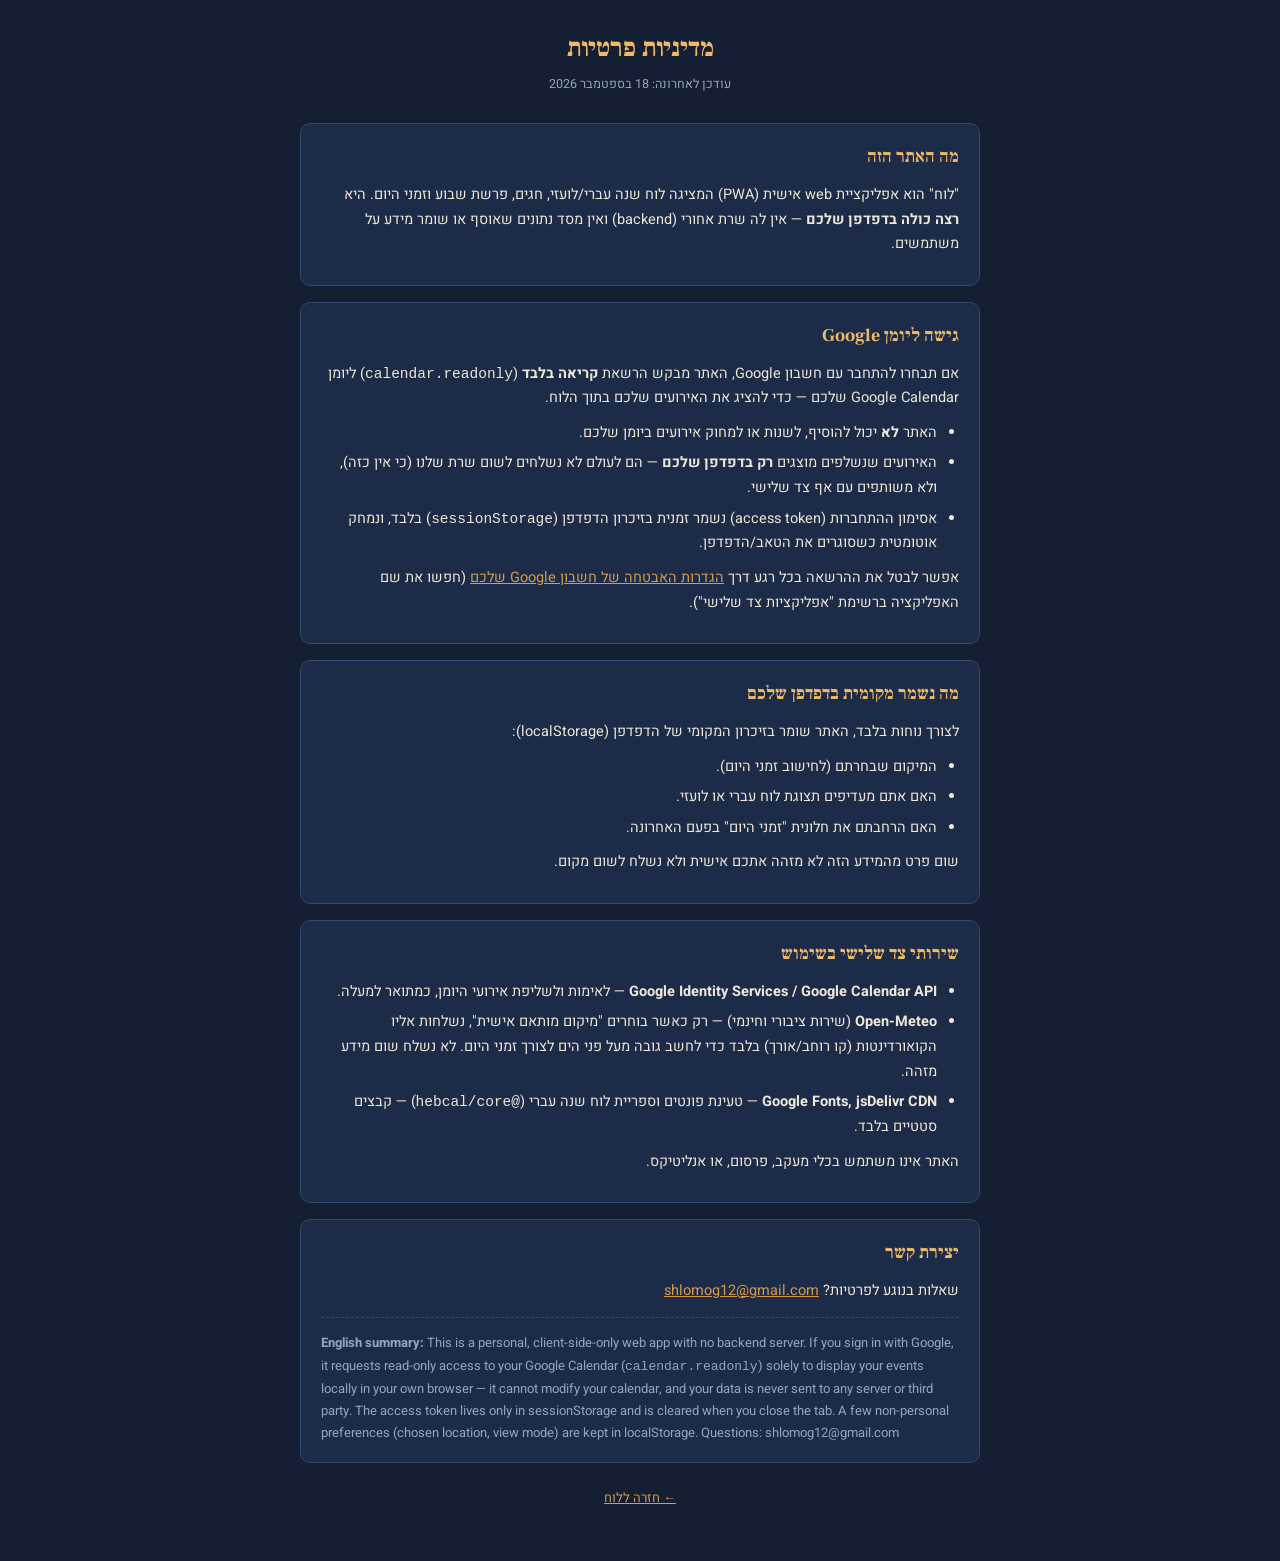
==== privacy.html @ 5bd5e758 "Add privacy policy page Needed to publish the Google OAuth consent screen (calendar.readonly is a se" ====
<!DOCTYPE html>
<html lang="he" dir="rtl">
<head>
<meta charset="UTF-8">
<meta name="viewport" content="width=device-width, initial-scale=1.0">
<title>מדיניות פרטיות · לוח</title>
<link rel="icon" href="icon.svg" type="image/svg+xml">
<link rel="preconnect" href="https://fonts.googleapis.com">
<link href="https://fonts.googleapis.com/css2?family=Frank+Ruhl+Libre:wght@700;900&family=Heebo:wght@300;400;500;700&display=swap" rel="stylesheet">
<style>
  :root{
    --bg:#141f33; --panel:#1c2c48; --line:#33476c;
    --amber:#d69a4c; --amber-bright:#f0b968;
    --text:#eee6d6; --text-dim:#93a4c2;
  }
  *{box-sizing:border-box;}
  body{margin:0;background:var(--bg);color:var(--text);font-family:'Heebo',sans-serif;
    padding:16px 10px 50px;line-height:1.7;}
  .wrap{max-width:680px;margin:0 auto;}
  h1{font-family:'Frank Ruhl Libre',serif;color:var(--amber-bright);font-size:26px;text-align:center;margin:10px 0 4px;}
  .updated{text-align:center;color:var(--text-dim);font-size:12.5px;margin-bottom:28px;}
  .card{background:var(--panel);border:1px solid var(--line);border-radius:10px;padding:18px 20px;margin-bottom:16px;}
  h2{font-family:'Frank Ruhl Libre',serif;color:var(--amber-bright);font-size:18px;margin:0 0 10px;}
  p{margin:0 0 10px;font-size:14.5px;}
  ul{margin:0 0 10px;padding-inline-start:22px;font-size:14.5px;}
  li{margin-bottom:6px;}
  a{color:var(--amber);}
  .en{border-top:1px dashed var(--line);margin-top:14px;padding-top:14px;direction:ltr;text-align:left;color:var(--text-dim);font-size:13px;}
  .back{display:block;text-align:center;margin-top:24px;font-size:13px;}
</style>
</head>
<body>
<div class="wrap">
  <h1>מדיניות פרטיות</h1>
  <div class="updated">עודכן לאחרונה: 18 בספטמבר 2026</div>

  <div class="card">
    <h2>מה האתר הזה</h2>
    <p>
      "לוח" הוא אפליקציית web אישית (PWA) המציגה לוח שנה עברי/לועזי, חגים,
      פרשת שבוע וזמני היום. היא <strong>רצה כולה בדפדפן שלכם</strong> — אין לה
      שרת אחורי (backend) ואין מסד נתונים שאוסף או שומר מידע על משתמשים.
    </p>
  </div>

  <div class="card">
    <h2>גישה ליומן Google</h2>
    <p>
      אם תבחרו להתחבר עם חשבון Google, האתר מבקש הרשאת
      <strong>קריאה בלבד</strong> (<code>calendar.readonly</code>) ליומן
      Google Calendar שלכם — כדי להציג את האירועים שלכם בתוך הלוח.
    </p>
    <ul>
      <li>האתר <strong>לא</strong> יכול להוסיף, לשנות או למחוק אירועים ביומן שלכם.</li>
      <li>האירועים שנשלפים מוצגים <strong>רק בדפדפן שלכם</strong> — הם לעולם לא
        נשלחים לשום שרת שלנו (כי אין כזה), ולא משותפים עם אף צד שלישי.</li>
      <li>אסימון ההתחברות (access token) נשמר זמנית בזיכרון הדפדפן
        (<code>sessionStorage</code>) בלבד, ונמחק אוטומטית כשסוגרים את
        הטאב/הדפדפן.</li>
    </ul>
    <p>
      אפשר לבטל את ההרשאה בכל רגע דרך
      <a href="https://myaccount.google.com/permissions" target="_blank" rel="noopener">הגדרות האבטחה של חשבון Google שלכם</a>
      (חפשו את שם האפליקציה ברשימת "אפליקציות צד שלישי").
    </p>
  </div>

  <div class="card">
    <h2>מה נשמר מקומית בדפדפן שלכם</h2>
    <p>לצורך נוחות בלבד, האתר שומר בזיכרון המקומי של הדפדפן (localStorage):</p>
    <ul>
      <li>המיקום שבחרתם (לחישוב זמני היום).</li>
      <li>האם אתם מעדיפים תצוגת לוח עברי או לועזי.</li>
      <li>האם הרחבתם את חלונית "זמני היום" בפעם האחרונה.</li>
    </ul>
    <p>שום פרט מהמידע הזה לא מזהה אתכם אישית ולא נשלח לשום מקום.</p>
  </div>

  <div class="card">
    <h2>שירותי צד שלישי בשימוש</h2>
    <ul>
      <li><strong>Google Identity Services / Google Calendar API</strong> — לאימות ולשליפת אירועי היומן, כמתואר למעלה.</li>
      <li><strong>Open-Meteo</strong> (שירות ציבורי וחינמי) — רק כאשר בוחרים
        "מיקום מותאם אישית", נשלחות אליו הקואורדינטות (קו רוחב/אורך) בלבד
        כדי לחשב גובה מעל פני הים לצורך זמני היום. לא נשלח שום מידע מזהה.</li>
      <li><strong>Google Fonts, jsDelivr CDN</strong> — טעינת פונטים וספריית
        לוח שנה עברי (<code>@hebcal/core</code>) — קבצים סטטיים בלבד.</li>
    </ul>
    <p>האתר אינו משתמש בכלי מעקב, פרסום, או אנליטיקס.</p>
  </div>

  <div class="card">
    <h2>יצירת קשר</h2>
    <p>שאלות בנוגע לפרטיות? <a href="mailto:shlomog12@gmail.com">shlomog12@gmail.com</a></p>

    <div class="en">
      <strong>English summary:</strong> This is a personal, client-side-only
      web app with no backend server. If you sign in with Google, it requests
      read-only access to your Google Calendar (<code>calendar.readonly</code>)
      solely to display your events locally in your own browser — it cannot
      modify your calendar, and your data is never sent to any server or third
      party. The access token lives only in sessionStorage and is cleared when
      you close the tab. A few non-personal preferences (chosen location, view
      mode) are kept in localStorage. Questions: shlomog12@gmail.com
    </div>
  </div>

  <a class="back" href="./index.html">← חזרה ללוח</a>
</div>
</body>
</html>
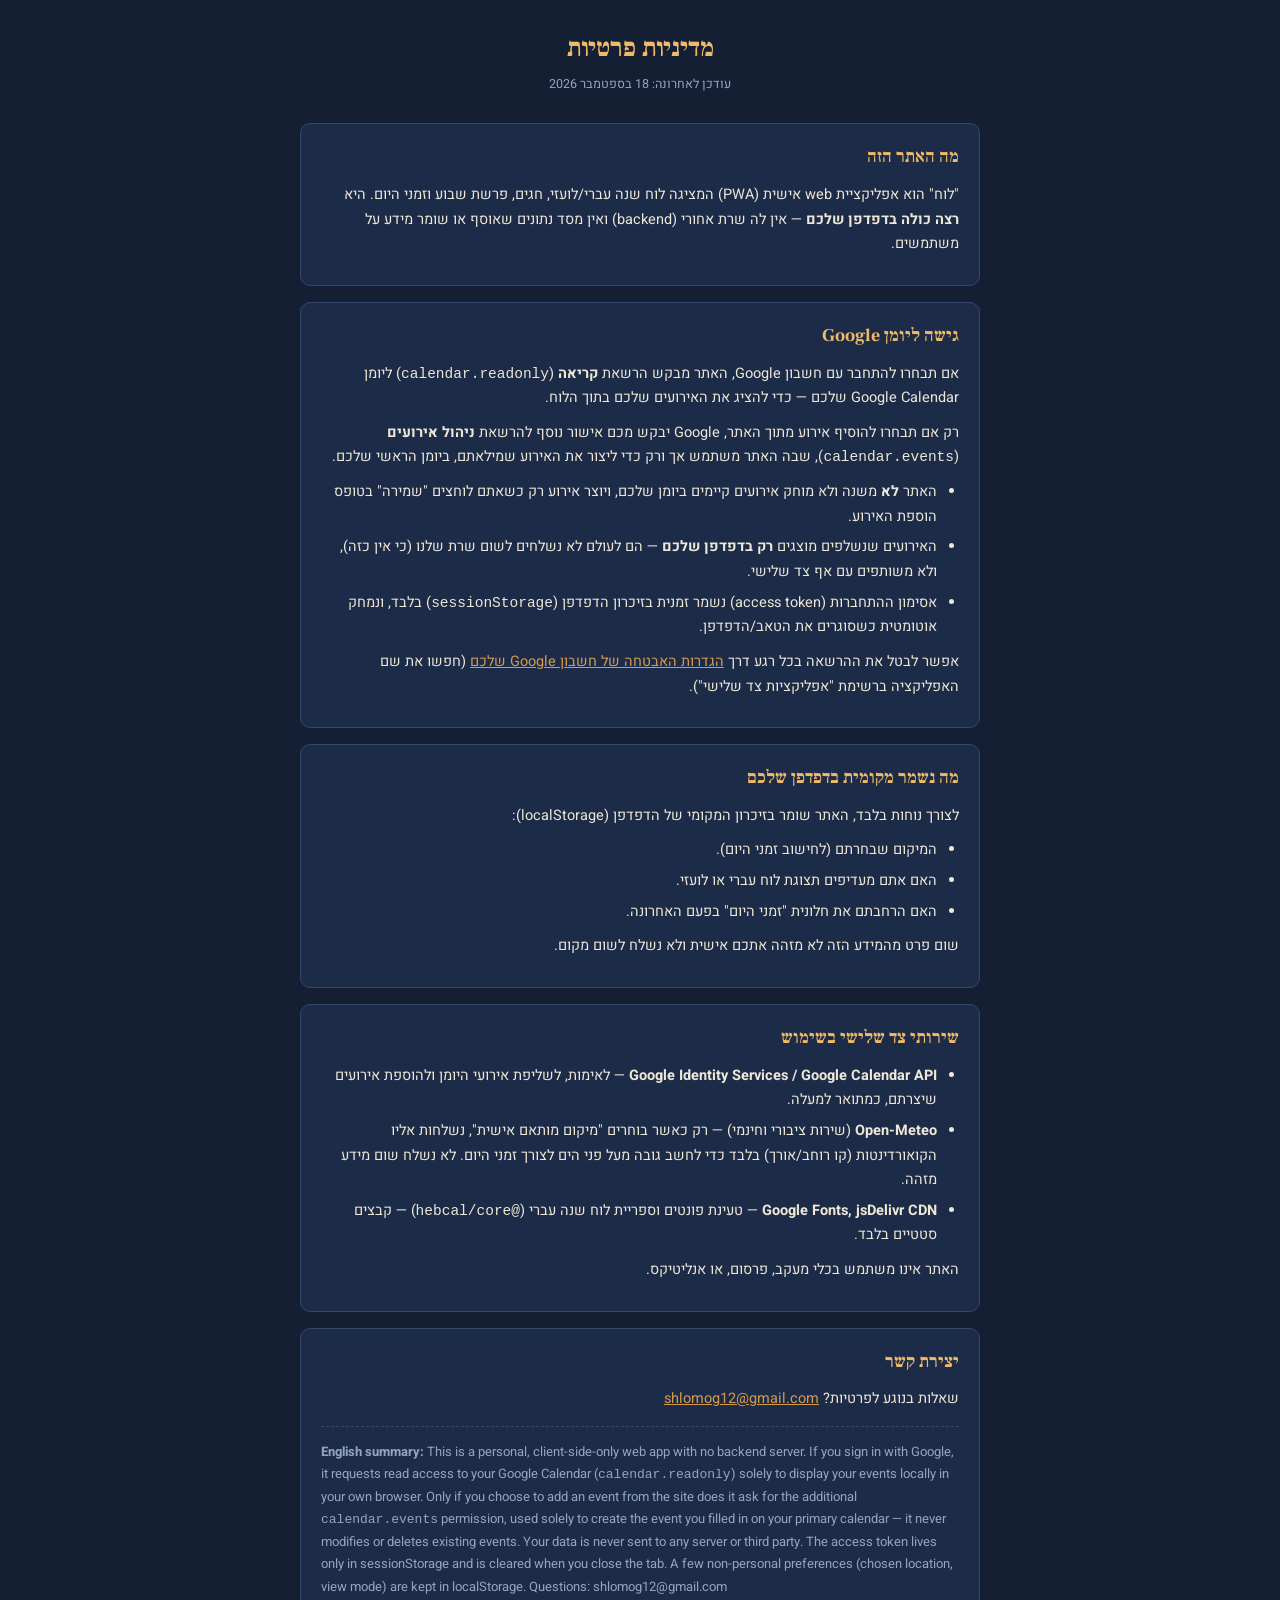
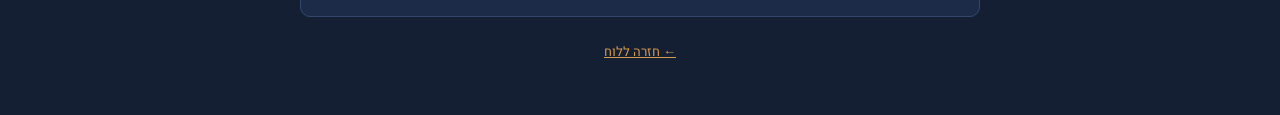
==== commit b22281cf: "Add creating events in Google Calendar from the day card A "+ הוספת אירוע" button in the day-detail " ====
--- a/privacy.html
+++ b/privacy.html
@@ -47,11 +47,17 @@
     <h2>גישה ליומן Google</h2>
     <p>
       אם תבחרו להתחבר עם חשבון Google, האתר מבקש הרשאת
-      <strong>קריאה בלבד</strong> (<code>calendar.readonly</code>) ליומן
+      <strong>קריאה</strong> (<code>calendar.readonly</code>) ליומן
       Google Calendar שלכם — כדי להציג את האירועים שלכם בתוך הלוח.
     </p>
+    <p>
+      רק אם תבחרו להוסיף אירוע מתוך האתר, Google יבקש מכם אישור נוסף
+      להרשאת <strong>ניהול אירועים</strong> (<code>calendar.events</code>),
+      שבה האתר משתמש אך ורק כדי ליצור את האירוע שמילאתם, ביומן הראשי שלכם.
+    </p>
     <ul>
-      <li>האתר <strong>לא</strong> יכול להוסיף, לשנות או למחוק אירועים ביומן שלכם.</li>
+      <li>האתר <strong>לא</strong> משנה ולא מוחק אירועים קיימים ביומן שלכם, ויוצר
+        אירוע רק כשאתם לוחצים "שמירה" בטופס הוספת האירוע.</li>
       <li>האירועים שנשלפים מוצגים <strong>רק בדפדפן שלכם</strong> — הם לעולם לא
         נשלחים לשום שרת שלנו (כי אין כזה), ולא משותפים עם אף צד שלישי.</li>
       <li>אסימון ההתחברות (access token) נשמר זמנית בזיכרון הדפדפן
@@ -79,7 +85,7 @@
   <div class="card">
     <h2>שירותי צד שלישי בשימוש</h2>
     <ul>
-      <li><strong>Google Identity Services / Google Calendar API</strong> — לאימות ולשליפת אירועי היומן, כמתואר למעלה.</li>
+      <li><strong>Google Identity Services / Google Calendar API</strong> — לאימות, לשליפת אירועי היומן ולהוספת אירועים שיצרתם, כמתואר למעלה.</li>
       <li><strong>Open-Meteo</strong> (שירות ציבורי וחינמי) — רק כאשר בוחרים
         "מיקום מותאם אישית", נשלחות אליו הקואורדינטות (קו רוחב/אורך) בלבד
         כדי לחשב גובה מעל פני הים לצורך זמני היום. לא נשלח שום מידע מזהה.</li>
@@ -96,10 +102,12 @@
     <div class="en">
       <strong>English summary:</strong> This is a personal, client-side-only
       web app with no backend server. If you sign in with Google, it requests
-      read-only access to your Google Calendar (<code>calendar.readonly</code>)
-      solely to display your events locally in your own browser — it cannot
-      modify your calendar, and your data is never sent to any server or third
-      party. The access token lives only in sessionStorage and is cleared when
+      read access to your Google Calendar (<code>calendar.readonly</code>)
+      solely to display your events locally in your own browser. Only if you
+      choose to add an event from the site does it ask for the additional
+      <code>calendar.events</code> permission, used solely to create the event
+      you filled in on your primary calendar — it never modifies or deletes
+      existing events. Your data is never sent to any server or third party. The access token lives only in sessionStorage and is cleared when
       you close the tab. A few non-personal preferences (chosen location, view
       mode) are kept in localStorage. Questions: shlomog12@gmail.com
     </div>
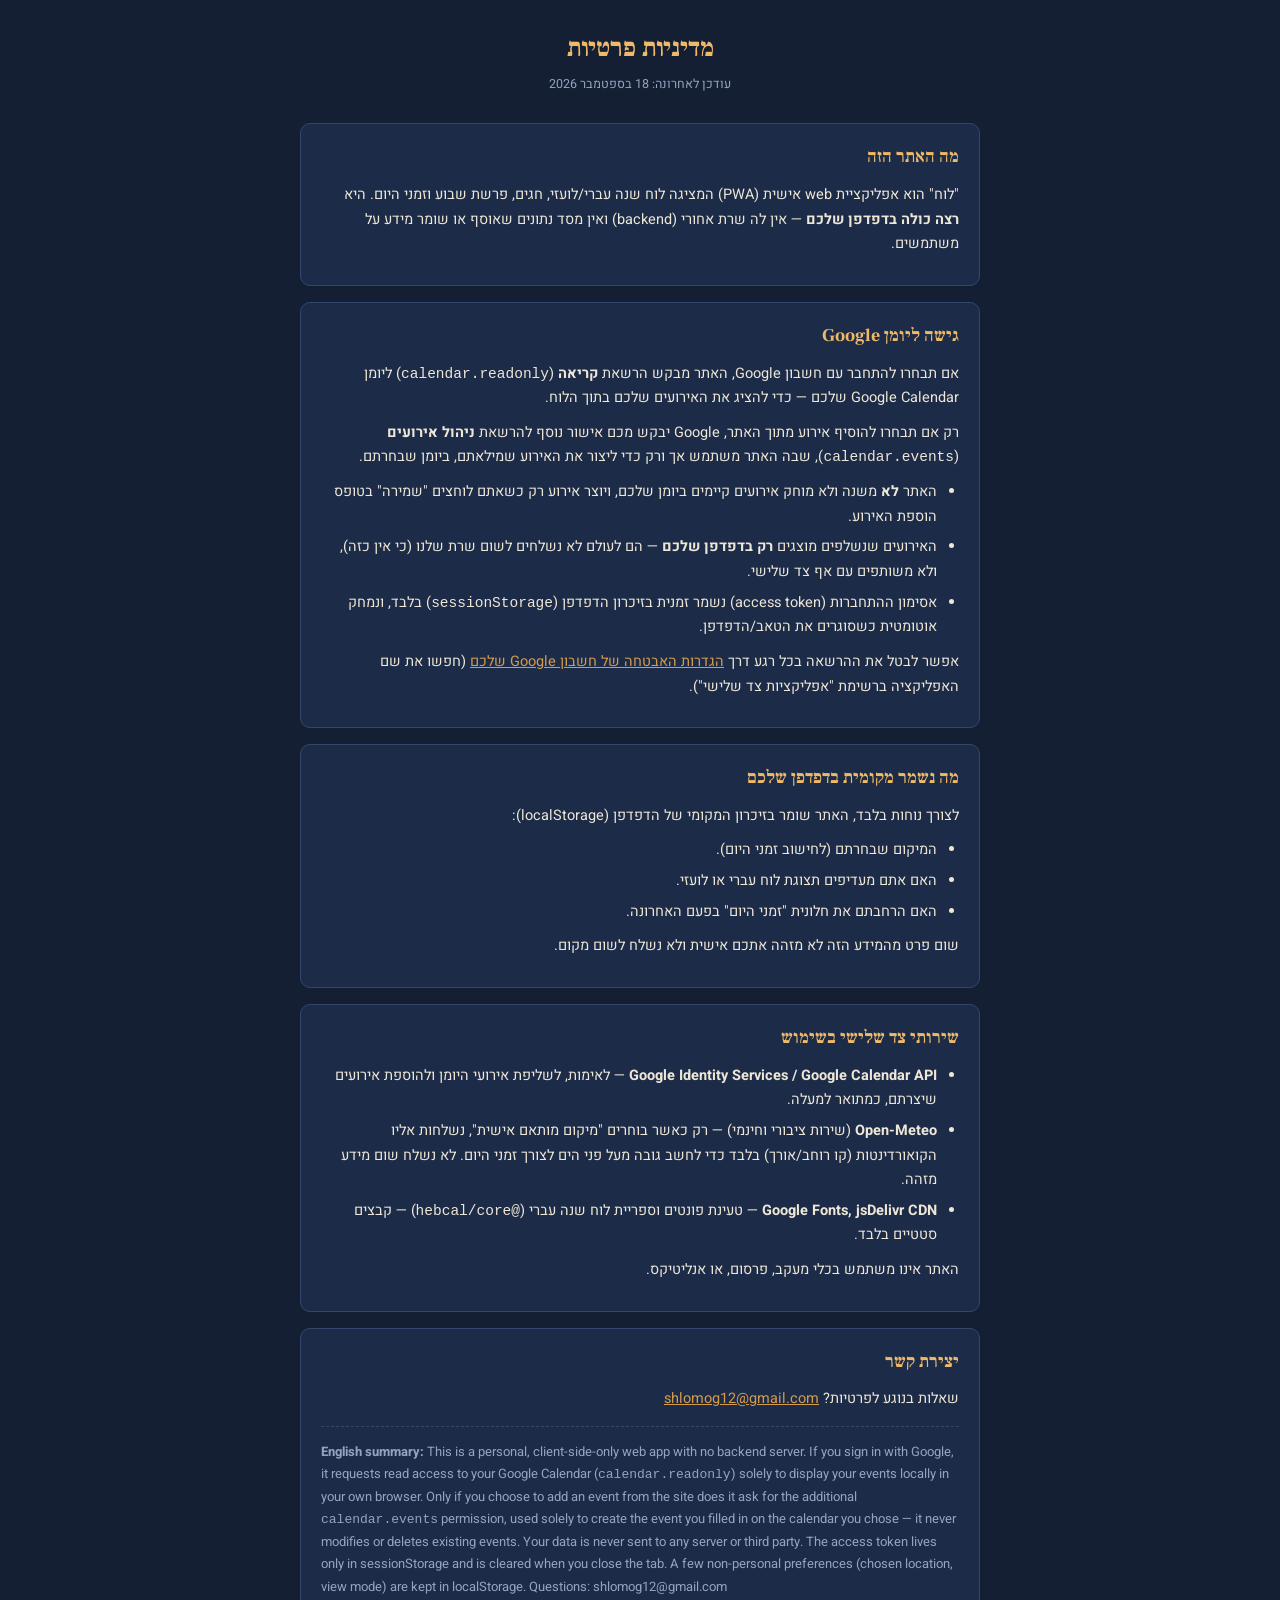
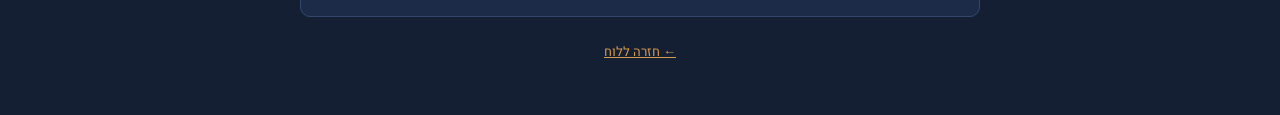
==== commit 5eb3e391: "Let the user choose which Google calendar a new event goes into The add-event form now has a calenda" ====
--- a/privacy.html
+++ b/privacy.html
@@ -53,7 +53,7 @@
     <p>
       רק אם תבחרו להוסיף אירוע מתוך האתר, Google יבקש מכם אישור נוסף
       להרשאת <strong>ניהול אירועים</strong> (<code>calendar.events</code>),
-      שבה האתר משתמש אך ורק כדי ליצור את האירוע שמילאתם, ביומן הראשי שלכם.
+      שבה האתר משתמש אך ורק כדי ליצור את האירוע שמילאתם, ביומן שבחרתם.
     </p>
     <ul>
       <li>האתר <strong>לא</strong> משנה ולא מוחק אירועים קיימים ביומן שלכם, ויוצר
@@ -106,7 +106,7 @@
       solely to display your events locally in your own browser. Only if you
       choose to add an event from the site does it ask for the additional
       <code>calendar.events</code> permission, used solely to create the event
-      you filled in on your primary calendar — it never modifies or deletes
+      you filled in on the calendar you chose — it never modifies or deletes
       existing events. Your data is never sent to any server or third party. The access token lives only in sessionStorage and is cleared when
       you close the tab. A few non-personal preferences (chosen location, view
       mode) are kept in localStorage. Questions: shlomog12@gmail.com
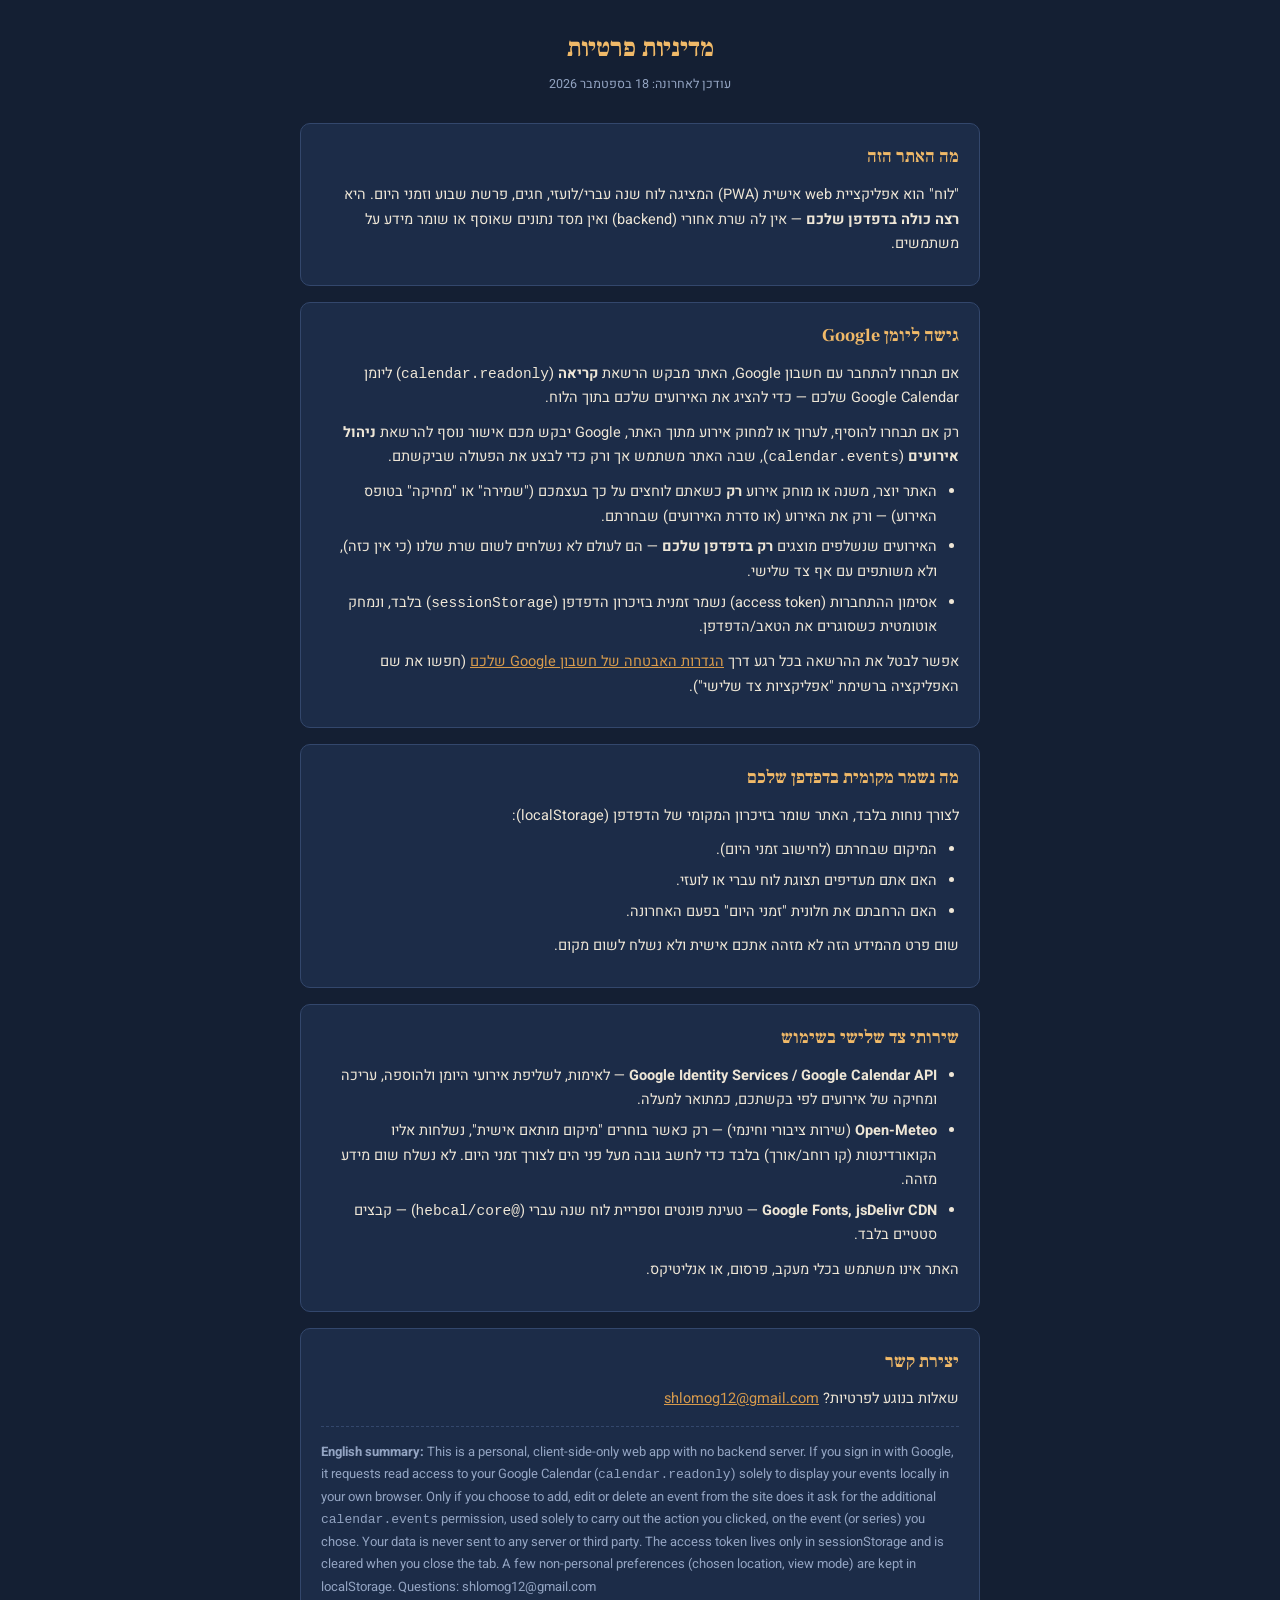
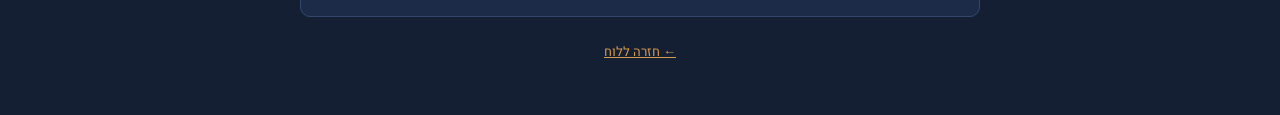
==== commit 8dca1ad3: "Add editing and deleting existing events Clicking an event the user may change (writable calendar, a" ====
--- a/privacy.html
+++ b/privacy.html
@@ -51,13 +51,14 @@
       Google Calendar שלכם — כדי להציג את האירועים שלכם בתוך הלוח.
     </p>
     <p>
-      רק אם תבחרו להוסיף אירוע מתוך האתר, Google יבקש מכם אישור נוסף
-      להרשאת <strong>ניהול אירועים</strong> (<code>calendar.events</code>),
-      שבה האתר משתמש אך ורק כדי ליצור את האירוע שמילאתם, ביומן שבחרתם.
+      רק אם תבחרו להוסיף, לערוך או למחוק אירוע מתוך האתר, Google יבקש מכם
+      אישור נוסף להרשאת <strong>ניהול אירועים</strong> (<code>calendar.events</code>),
+      שבה האתר משתמש אך ורק כדי לבצע את הפעולה שביקשתם.
     </p>
     <ul>
-      <li>האתר <strong>לא</strong> משנה ולא מוחק אירועים קיימים ביומן שלכם, ויוצר
-        אירוע רק כשאתם לוחצים "שמירה" בטופס הוספת האירוע.</li>
+      <li>האתר יוצר, משנה או מוחק אירוע <strong>רק</strong> כשאתם לוחצים על כך
+        בעצמכם ("שמירה" או "מחיקה" בטופס האירוע) — ורק את האירוע (או סדרת
+        האירועים) שבחרתם.</li>
       <li>האירועים שנשלפים מוצגים <strong>רק בדפדפן שלכם</strong> — הם לעולם לא
         נשלחים לשום שרת שלנו (כי אין כזה), ולא משותפים עם אף צד שלישי.</li>
       <li>אסימון ההתחברות (access token) נשמר זמנית בזיכרון הדפדפן
@@ -85,7 +86,7 @@
   <div class="card">
     <h2>שירותי צד שלישי בשימוש</h2>
     <ul>
-      <li><strong>Google Identity Services / Google Calendar API</strong> — לאימות, לשליפת אירועי היומן ולהוספת אירועים שיצרתם, כמתואר למעלה.</li>
+      <li><strong>Google Identity Services / Google Calendar API</strong> — לאימות, לשליפת אירועי היומן ולהוספה, עריכה ומחיקה של אירועים לפי בקשתכם, כמתואר למעלה.</li>
       <li><strong>Open-Meteo</strong> (שירות ציבורי וחינמי) — רק כאשר בוחרים
         "מיקום מותאם אישית", נשלחות אליו הקואורדינטות (קו רוחב/אורך) בלבד
         כדי לחשב גובה מעל פני הים לצורך זמני היום. לא נשלח שום מידע מזהה.</li>
@@ -104,10 +105,9 @@
       web app with no backend server. If you sign in with Google, it requests
       read access to your Google Calendar (<code>calendar.readonly</code>)
       solely to display your events locally in your own browser. Only if you
-      choose to add an event from the site does it ask for the additional
-      <code>calendar.events</code> permission, used solely to create the event
-      you filled in on the calendar you chose — it never modifies or deletes
-      existing events. Your data is never sent to any server or third party. The access token lives only in sessionStorage and is cleared when
+      choose to add, edit or delete an event from the site does it ask for the
+      additional <code>calendar.events</code> permission, used solely to carry
+      out the action you clicked, on the event (or series) you chose. Your data is never sent to any server or third party. The access token lives only in sessionStorage and is cleared when
       you close the tab. A few non-personal preferences (chosen location, view
       mode) are kept in localStorage. Questions: shlomog12@gmail.com
     </div>
